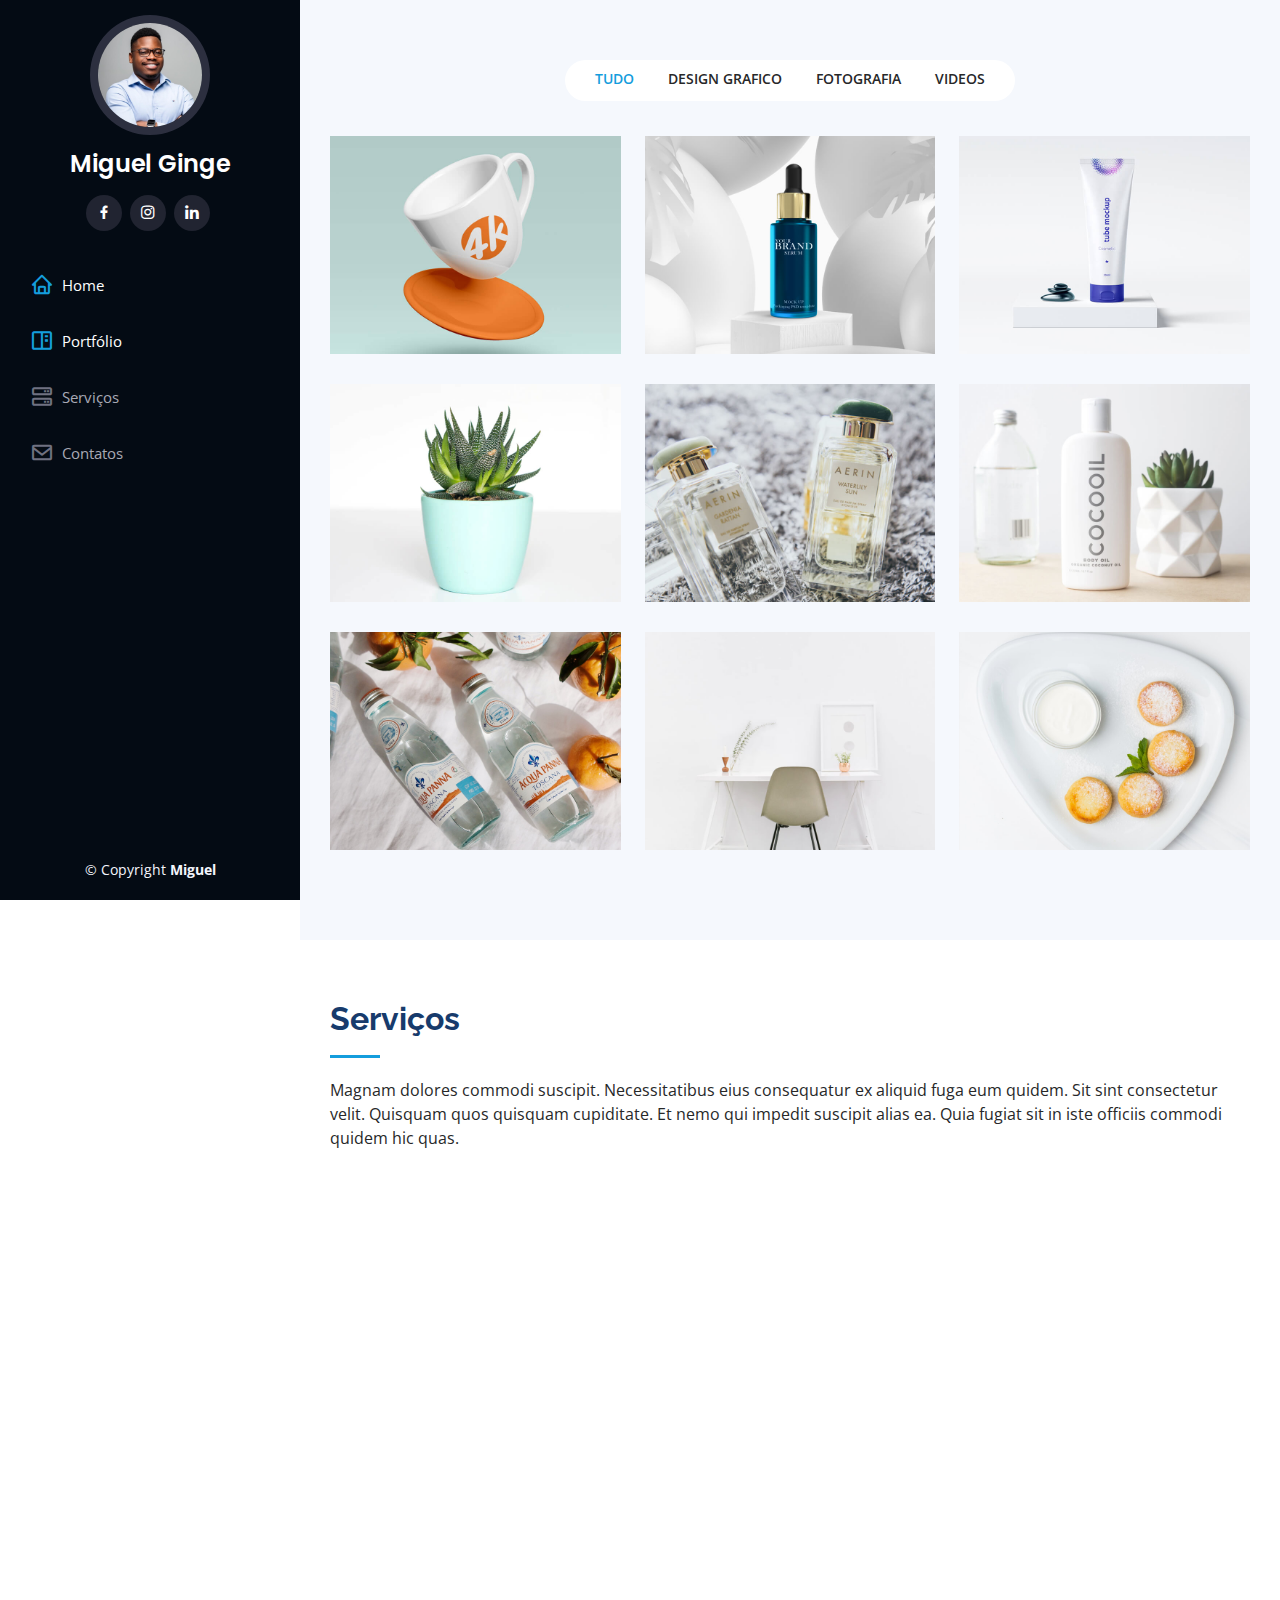
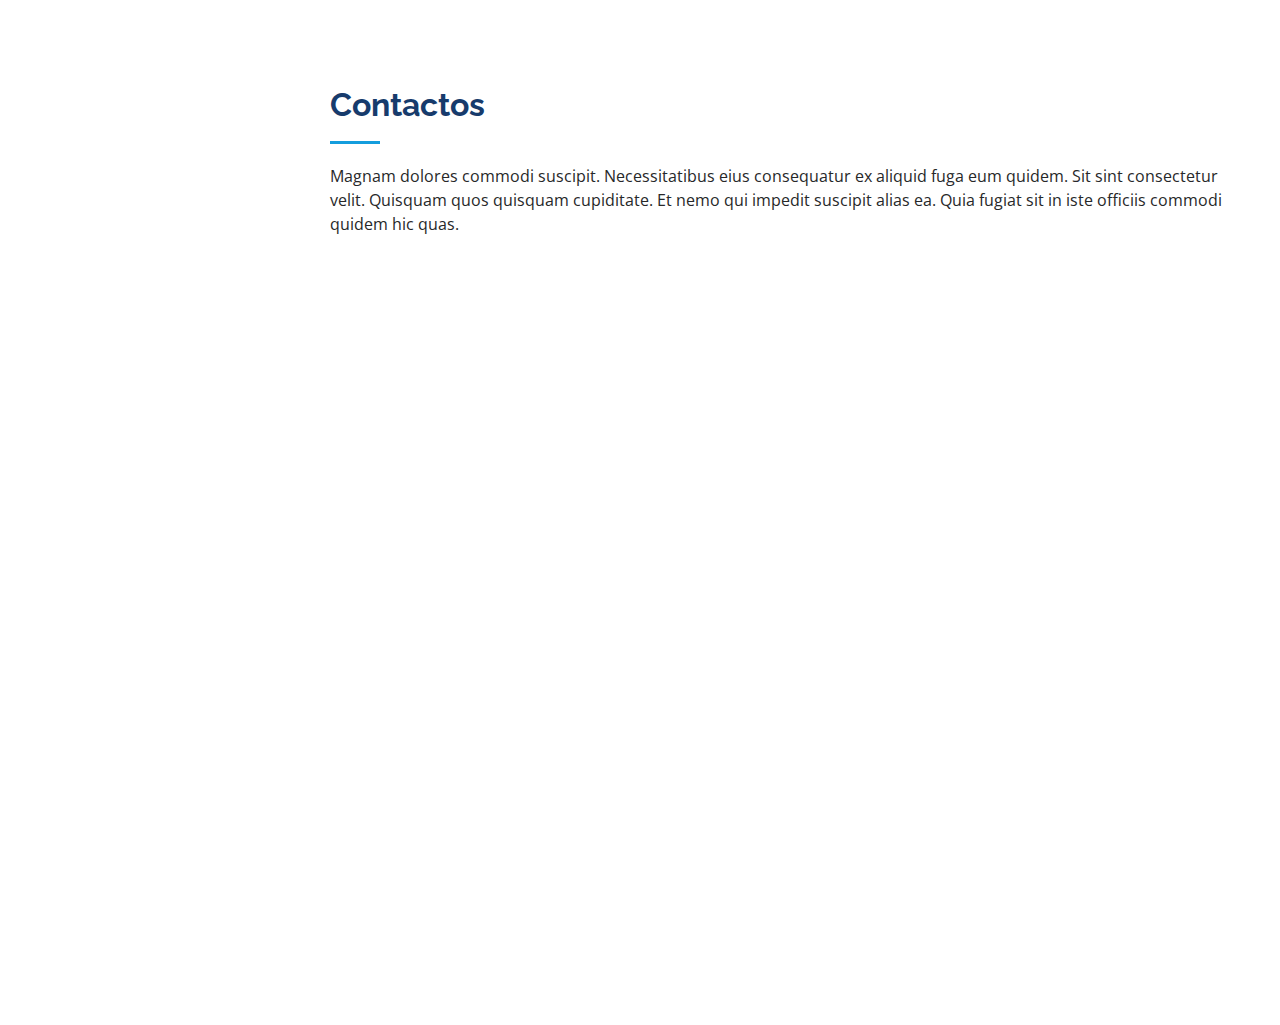
==== index.html @ 47fa77ae "first commit" ====
<!DOCTYPE html>
<html lang="en">

<head>
  <meta charset="utf-8">
  <meta content="width=device-width, initial-scale=1.0" name="viewport">

  <title>iPortfolio Bootstrap Template - Index</title>
  <meta content="" name="description">
  <meta content="" name="keywords">

  <!-- Favicons -->
  <link href="assets/img/favicon.png" rel="icon">
  <link href="assets/img/apple-touch-icon.png" rel="apple-touch-icon">

  <!-- Google Fonts -->
  <link href="https://fonts.googleapis.com/css?family=Open+Sans:300,300i,400,400i,600,600i,700,700i|Raleway:300,300i,400,400i,500,500i,600,600i,700,700i|Poppins:300,300i,400,400i,500,500i,600,600i,700,700i" rel="stylesheet">

  <!-- Vendor CSS Files -->
  <link href="assets/vendor/aos/aos.css" rel="stylesheet">
  <link href="assets/vendor/bootstrap/css/bootstrap.min.css" rel="stylesheet">
  <link href="assets/vendor/bootstrap-icons/bootstrap-icons.css" rel="stylesheet">
  <link href="assets/vendor/boxicons/css/boxicons.min.css" rel="stylesheet">
  <link href="assets/vendor/glightbox/css/glightbox.min.css" rel="stylesheet">
  <link href="assets/vendor/swiper/swiper-bundle.min.css" rel="stylesheet">

  <!-- Template Main CSS File -->
  <link href="assets/css/style.css" rel="stylesheet">

  <!-- =======================================================
  * Template Name: iPortfolio
  * Updated: Jul 27 2023 with Bootstrap v5.3.1
  * Template URL: https://bootstrapmade.com/iportfolio-bootstrap-portfolio-websites-template/
  * Author: BootstrapMade.com
  * License: https://bootstrapmade.com/license/
  ======================================================== -->
</head>

<body>

  <!-- ======= Mobile nav toggle button ======= -->
  <i class="bi bi-list mobile-nav-toggle d-xl-none"></i>

  <!-- ======= Header ======= -->
  <header id="header">
    <div class="d-flex flex-column">

      <div class="profile">
        <img src="assets/img/profile-img.jpg" alt="" class="img-fluid rounded-circle">
        <h1 class="text-light"><a href="index.html">Miguel Ginge</a></h1>
        <div class="social-links mt-3 text-center">
          <a href="#" class="facebook"><i class="bx bxl-facebook"></i></a>
          <a href="#" class="instagram"><i class="bx bxl-instagram"></i></a>
          <a href="#" class="linkedin"><i class="bx bxl-linkedin"></i></a>
        </div>
      </div>

      <nav id="navbar" class="nav-menu navbar">
        <ul>
          <li><a href="#hero" class="nav-link scrollto active"><i class="bx bx-home"></i> <span>Home</span></a></li>
          <li><a href="#portfolio" class="nav-link scrollto"><i class="bx bx-book-content"></i> <span>Portfólio</span></a></li>
          <li><a href="#services" class="nav-link scrollto"><i class="bx bx-server"></i> <span>Serviços</span></a></li>
          <li><a href="#contact" class="nav-link scrollto"><i class="bx bx-envelope"></i> <span>Contatos</span></a></li>
        </ul>
      </nav><!-- .nav-menu -->
    </div>
  </header><!-- End Header -->

  <!-- ======= Hero Section ======= -->
<!--  <section id="hero" class="d-flex flex-column justify-content-center align-items-center">-->
<!--    <div class="hero-container" data-aos="fade-in">-->
<!--      <h1>Alex Smith</h1>-->
<!--      <p>I'm <span class="typed" data-typed-items="Designer, Developer, Freelancer, Photographer"></span></p>-->
<!--    </div>-->
<!--  </section>&lt;!&ndash; End Hero &ndash;&gt;-->

  <main id="main">

    <!-- ======= Portfolio Section ======= -->
    <section id="portfolio" class="portfolio section-bg">
      <div class="container">

<!--        <div class="section-title">-->
<!--          <h2>Portfolio</h2>-->
<!--          <p>Magnam dolores commodi suscipit. Necessitatibus eius consequatur ex aliquid fuga eum quidem. Sit sint consectetur velit.</p>-->
<!--        </div>-->

        <div class="row" data-aos="fade-up">
          <div class="col-lg-12 d-flex justify-content-center">
            <ul id="portfolio-flters">
              <li data-filter="*" class="filter-active">Tudo</li>
              <li data-filter=".filter-app">Design Grafico</li>
              <li data-filter=".filter-card">Fotografia</li>
              <li data-filter=".filter-web">Videos</li>
            </ul>
          </div>
        </div>

        <div class="row portfolio-container" data-aos="fade-up" data-aos-delay="100">

          <div class="col-lg-4 col-md-6 portfolio-item filter-app">
            <div class="portfolio-wrap">
              <img src="assets/img/portfolio/portfolio-1.jpg" class="img-fluid" alt="">
              <div class="portfolio-links">
                <a href="assets/img/portfolio/portfolio-1.jpg" data-gallery="portfolioGallery" class="portfolio-lightbox" title="App 1"><i class="bx bx-plus"></i></a>
                <a href="portfolio-details.html" title="More Details"><i class="bx bx-link"></i></a>
              </div>
            </div>
          </div>

          <div class="col-lg-4 col-md-6 portfolio-item filter-web">
            <div class="portfolio-wrap">
              <img src="assets/img/portfolio/portfolio-2.jpg" class="img-fluid" alt="">
              <div class="portfolio-links">
                <a href="assets/img/portfolio/portfolio-2.jpg" data-gallery="portfolioGallery" class="portfolio-lightbox" title="Web 3"><i class="bx bx-plus"></i></a>
                <a href="portfolio-details.html" title="More Details"><i class="bx bx-link"></i></a>
              </div>
            </div>
          </div>

          <div class="col-lg-4 col-md-6 portfolio-item filter-app">
            <div class="portfolio-wrap">
              <img src="assets/img/portfolio/portfolio-3.jpg" class="img-fluid" alt="">
              <div class="portfolio-links">
                <a href="assets/img/portfolio/portfolio-3.jpg" data-gallery="portfolioGallery" class="portfolio-lightbox" title="App 2"><i class="bx bx-plus"></i></a>
                <a href="portfolio-details.html" title="More Details"><i class="bx bx-link"></i></a>
              </div>
            </div>
          </div>

          <div class="col-lg-4 col-md-6 portfolio-item filter-card">
            <div class="portfolio-wrap">
              <img src="assets/img/portfolio/portfolio-4.jpg" class="img-fluid" alt="">
              <div class="portfolio-links">
                <a href="assets/img/portfolio/portfolio-4.jpg" data-gallery="portfolioGallery" class="portfolio-lightbox" title="Card 2"><i class="bx bx-plus"></i></a>
                <a href="portfolio-details.html" title="More Details"><i class="bx bx-link"></i></a>
              </div>
            </div>
          </div>

          <div class="col-lg-4 col-md-6 portfolio-item filter-web">
            <div class="portfolio-wrap">
              <img src="assets/img/portfolio/portfolio-5.jpg" class="img-fluid" alt="">
              <div class="portfolio-links">
                <a href="assets/img/portfolio/portfolio-5.jpg" data-gallery="portfolioGallery" class="portfolio-lightbox" title="Web 2"><i class="bx bx-plus"></i></a>
                <a href="portfolio-details.html" title="More Details"><i class="bx bx-link"></i></a>
              </div>
            </div>
          </div>

          <div class="col-lg-4 col-md-6 portfolio-item filter-app">
            <div class="portfolio-wrap">
              <img src="assets/img/portfolio/portfolio-6.jpg" class="img-fluid" alt="">
              <div class="portfolio-links">
                <a href="assets/img/portfolio/portfolio-6.jpg" data-gallery="portfolioGallery" class="portfolio-lightbox" title="App 3"><i class="bx bx-plus"></i></a>
                <a href="portfolio-details.html" title="More Details"><i class="bx bx-link"></i></a>
              </div>
            </div>
          </div>

          <div class="col-lg-4 col-md-6 portfolio-item filter-card">
            <div class="portfolio-wrap">
              <img src="assets/img/portfolio/portfolio-7.jpg" class="img-fluid" alt="">
              <div class="portfolio-links">
                <a href="assets/img/portfolio/portfolio-7.jpg" data-gallery="portfolioGallery" class="portfolio-lightbox" title="Card 1"><i class="bx bx-plus"></i></a>
                <a href="portfolio-details.html" title="More Details"><i class="bx bx-link"></i></a>
              </div>
            </div>
          </div>

          <div class="col-lg-4 col-md-6 portfolio-item filter-card">
            <div class="portfolio-wrap">
              <img src="assets/img/portfolio/portfolio-8.jpg" class="img-fluid" alt="">
              <div class="portfolio-links">
                <a href="assets/img/portfolio/portfolio-8.jpg" data-gallery="portfolioGallery" class="portfolio-lightbox" title="Card 3"><i class="bx bx-plus"></i></a>
                <a href="portfolio-details.html" title="More Details"><i class="bx bx-link"></i></a>
              </div>
            </div>
          </div>

          <div class="col-lg-4 col-md-6 portfolio-item filter-web">
            <div class="portfolio-wrap">
              <img src="assets/img/portfolio/portfolio-9.jpg" class="img-fluid" alt="">
              <div class="portfolio-links">
                <a href="assets/img/portfolio/portfolio-9.jpg" data-gallery="portfolioGallery" class="portfolio-lightbox" title="Web 3"><i class="bx bx-plus"></i></a>
                <a href="portfolio-details.html" title="More Details"><i class="bx bx-link"></i></a>
              </div>
            </div>
          </div>

        </div>

      </div>
    </section><!-- End Portfolio Section -->

    <!-- ======= Services Section ======= -->
    <section id="services" class="services">
      <div class="container">

        <div class="section-title">
          <h2>Serviços</h2>
          <p>Magnam dolores commodi suscipit. Necessitatibus eius consequatur ex aliquid fuga eum quidem. Sit sint consectetur velit. Quisquam quos quisquam cupiditate. Et nemo qui impedit suscipit alias ea. Quia fugiat sit in iste officiis commodi quidem hic quas.</p>
        </div>

        <div class="row">
          <div class="col-lg-4 col-md-6 icon-box" data-aos="fade-up">
            <div class="icon"><i class="bi bi-briefcase"></i></div>
            <h4 class="title"><a href="">Edicao de video</a></h4>
            <p class="description">Voluptatum deleniti atque corrupti quos dolores et quas molestias excepturi sint occaecati cupiditate non provident</p>
          </div>
          <div class="col-lg-4 col-md-6 icon-box" data-aos="fade-up" data-aos-delay="100">
            <div class="icon"><i class="bi bi-card-checklist"></i></div>
            <h4 class="title"><a href="">Design</a></h4>
            <p class="description">Minim veniam, quis nostrud exercitation ullamco laboris nisi ut aliquip ex ea commodo consequat tarad limino ata</p>
          </div>
          <div class="col-lg-4 col-md-6 icon-box" data-aos="fade-up" data-aos-delay="200">
            <div class="icon"><i class="bi bi-bar-chart"></i></div>
            <h4 class="title"><a href="">Fotografia</a></h4>
            <p class="description">Duis aute irure dolor in reprehenderit in voluptate velit esse cillum dolore eu fugiat nulla pariatur</p>
          </div>
          <div class="col-lg-4 col-md-6 icon-box" data-aos="fade-up" data-aos-delay="300">
            <div class="icon"><i class="bi bi-binoculars"></i></div>
            <h4 class="title"><a href="">Branding</a></h4>
            <p class="description">Excepteur sint occaecat cupidatat non proident, sunt in culpa qui officia deserunt mollit anim id est laborum</p>
          </div>
          <div class="col-lg-4 col-md-6 icon-box" data-aos="fade-up" data-aos-delay="400">
            <div class="icon"><i class="bi bi-brightness-high"></i></div>
            <h4 class="title"><a href="">Criacao de Logo</a></h4>
            <p class="description">At vero eos et accusamus et iusto odio dignissimos ducimus qui blanditiis praesentium voluptatum deleniti atque</p>
          </div>
          <div class="col-lg-4 col-md-6 icon-box" data-aos="fade-up" data-aos-delay="500">
            <div class="icon"><i class="bi bi-calendar4-week"></i></div>
            <h4 class="title"><a href="">Marketing</a></h4>
            <p class="description">Et harum quidem rerum facilis est et expedita distinctio. Nam libero tempore, cum soluta nobis est eligendi</p>
          </div>
        </div>

      </div>
    </section><!-- End Services Section -->

    <!-- ======= Contact Section ======= -->
    <section id="contact" class="contact">
      <div class="container">

        <div class="section-title">
          <h2>Contactos</h2>
          <p>Magnam dolores commodi suscipit. Necessitatibus eius consequatur ex aliquid fuga eum quidem. Sit sint consectetur velit. Quisquam quos quisquam cupiditate. Et nemo qui impedit suscipit alias ea. Quia fugiat sit in iste officiis commodi quidem hic quas.</p>
        </div>

        <div class="row" data-aos="fade-in">

          <div class="col-lg-5 d-flex align-items-stretch">
            <div class="info">
              <div class="address">
                <i class="bi bi-geo-alt"></i>
                <h4>Localização:</h4>
                <p>1063 Avenida Paulo Samuel Kankhomba, Maputo, Mozambique</p>
              </div>

              <div class="email">
                <i class="bi bi-envelope"></i>
                <h4>Email:</h4>
                <p>mg@miguelginge.com</p>
              </div>

              <div class="phone">
                <i class="bi bi-phone"></i>
                <h4>Telefone:</h4>
                <p>+258 84 521 9634</p>
              </div>

              <iframe src="https://www.google.com/maps/embed?pb=!1m14!1m8!1m3!1d12097.433213460943!2d-74.0062269!3d40.7101282!3m2!1i1024!2i768!4f13.1!3m3!1m2!1s0x0%3A0xb89d1fe6bc499443!2sDowntown+Conference+Center!5e0!3m2!1smk!2sbg!4v1539943755621" frameborder="0" style="border:0; width: 100%; height: 290px;" allowfullscreen></iframe>
            </div>

          </div>

          <div class="col-lg-7 mt-5 mt-lg-0 d-flex align-items-stretch">
            <form action="forms/contact.php" method="post" role="form" class="php-email-form">
              <div class="row">
                <div class="form-group col-md-6">
                  <label for="name">Seu nome</label>
                  <input type="text" name="name" class="form-control" id="name" required>
                </div>
                <div class="form-group col-md-6">
                  <label for="name">Seu email</label>
                  <input type="email" class="form-control" name="email" id="email" required>
                </div>
              </div>
              <div class="form-group">
                <label for="name">Assunto</label>
                <input type="text" class="form-control" name="subject" id="subject" required>
              </div>
              <div class="form-group">
                <label for="name">Mensagem</label>
                <textarea class="form-control" name="message" rows="10" required></textarea>
              </div>
              <div class="my-3">
                <div class="loading">Loading</div>
                <div class="error-message"></div>
                <div class="sent-message">Your message has been sent. Thank you!</div>
              </div>
              <div class="text-center"><button type="submit">Enviar mensagem</button></div>
            </form>
          </div>

        </div>

      </div>
    </section><!-- End Contact Section -->

  </main><!-- End #main -->

  <!-- ======= Footer ======= -->
  <footer id="footer">
    <div class="container">
      <div class="copyright">
        &copy; Copyright <strong><span>Miguel</span></strong>
      </div>
      <div class="credits">
        <!-- All the links in the footer should remain intact. -->
        <!-- You can delete the links only if you purchased the pro version. -->
        <!-- Licensing information: https://bootstrapmade.com/license/ -->
        <!-- Purchase the pro version with working PHP/AJAX contact form: https://bootstrapmade.com/iportfolio-bootstrap-portfolio-websites-template/ -->
      </div>
    </div>
  </footer><!-- End  Footer -->

  <a href="#" class="back-to-top d-flex align-items-center justify-content-center"><i class="bi bi-arrow-up-short"></i></a>

  <!-- Vendor JS Files -->
  <script src="assets/vendor/purecounter/purecounter_vanilla.js"></script>
  <script src="assets/vendor/aos/aos.js"></script>
  <script src="assets/vendor/bootstrap/js/bootstrap.bundle.min.js"></script>
  <script src="assets/vendor/glightbox/js/glightbox.min.js"></script>
  <script src="assets/vendor/isotope-layout/isotope.pkgd.min.js"></script>
  <script src="assets/vendor/swiper/swiper-bundle.min.js"></script>
  <script src="assets/vendor/typed.js/typed.umd.js"></script>
  <script src="assets/vendor/waypoints/noframework.waypoints.js"></script>
  <script src="assets/vendor/php-email-form/validate.js"></script>

  <!-- Template Main JS File -->
  <script src="assets/js/main.js"></script>

</body>

</html>
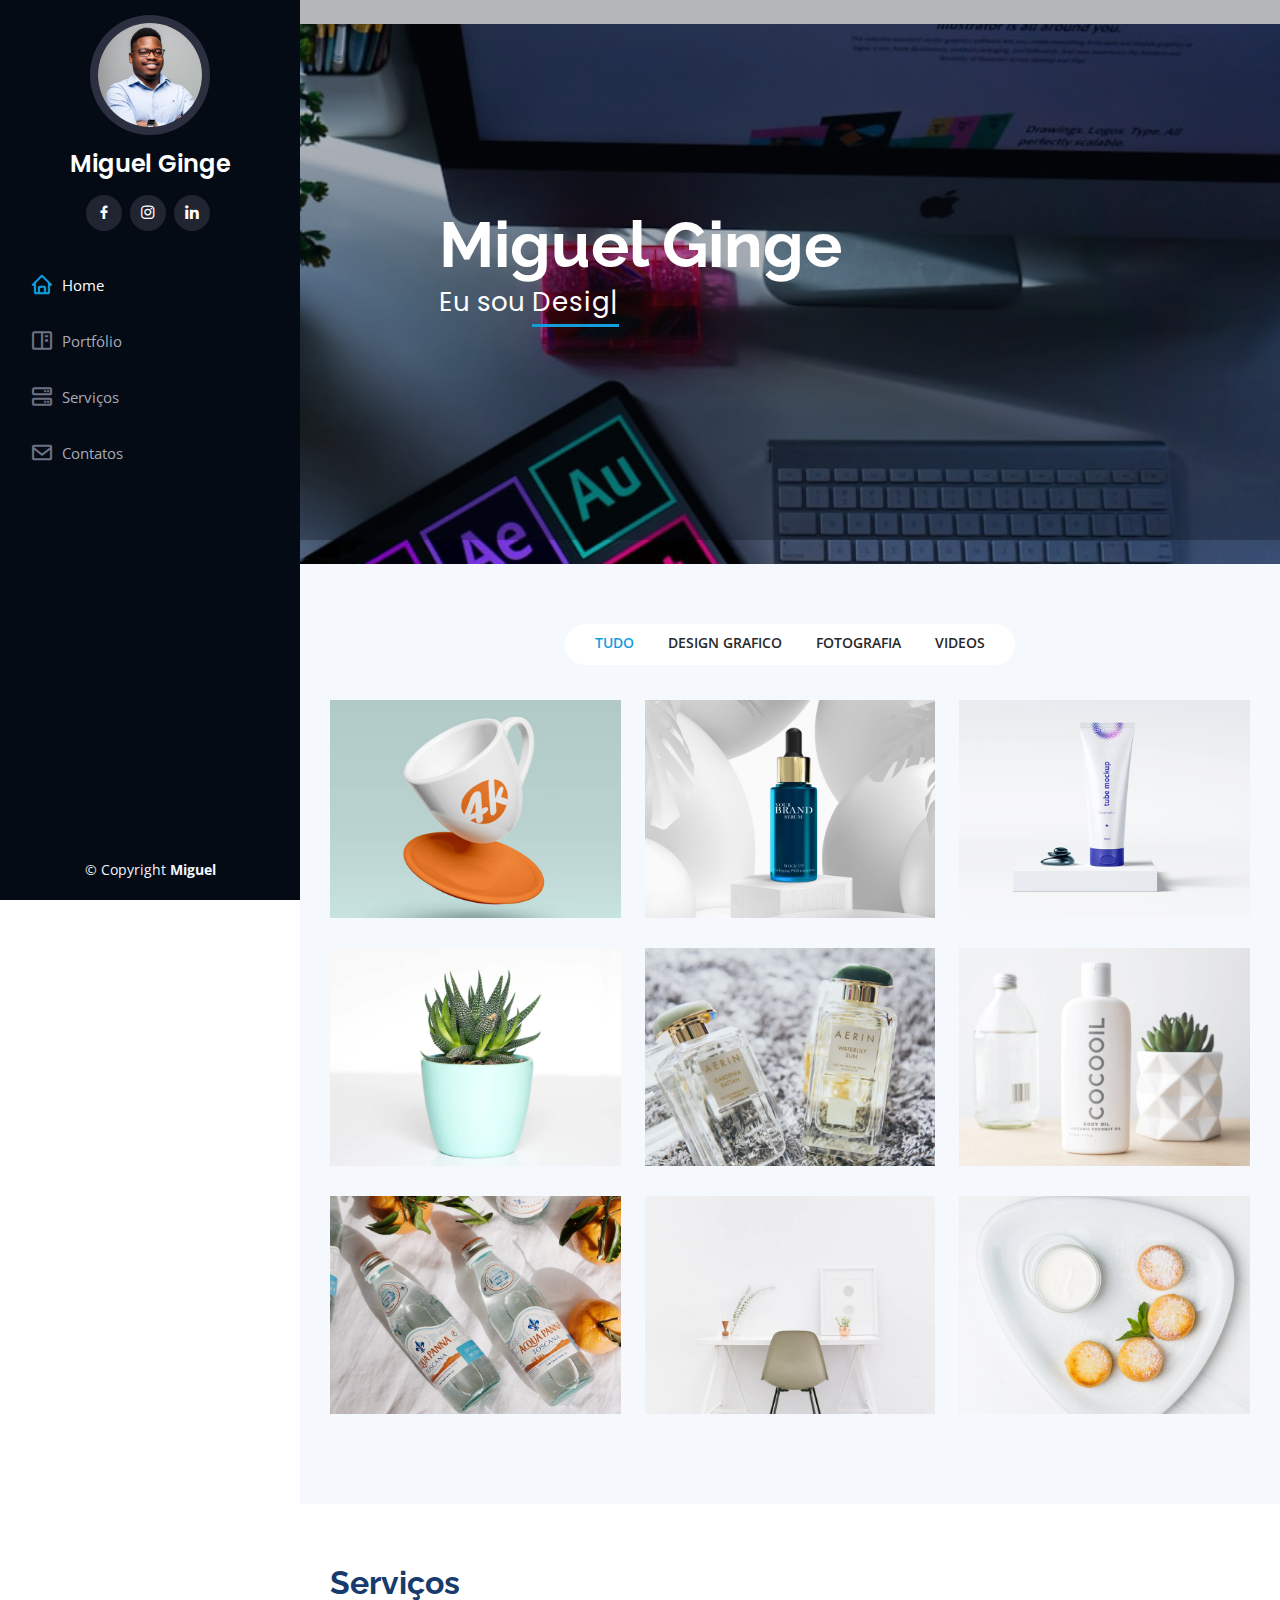
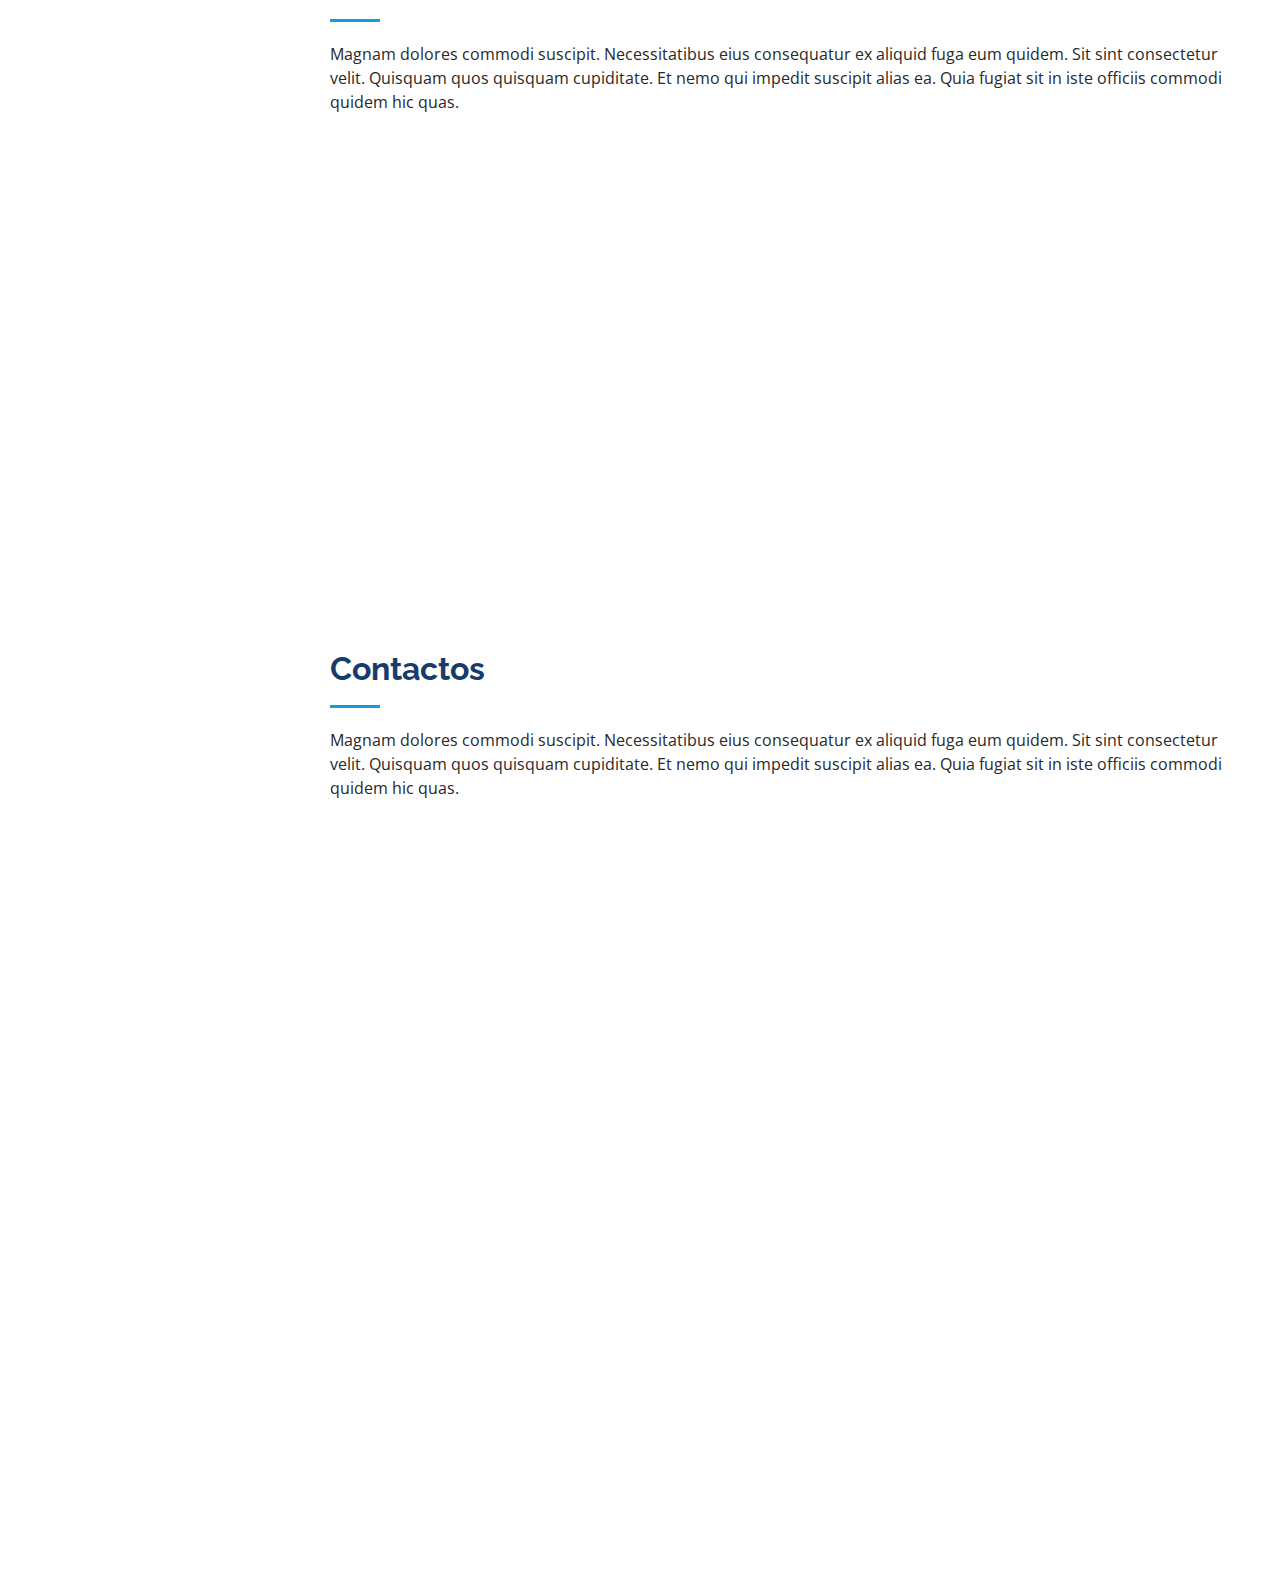
==== commit 893e740f: "first commit" ====
--- a/index.html
+++ b/index.html
@@ -66,13 +66,13 @@
     </div>
   </header><!-- End Header -->
 
-  <!-- ======= Hero Section ======= -->
-<!--  <section id="hero" class="d-flex flex-column justify-content-center align-items-center">-->
-<!--    <div class="hero-container" data-aos="fade-in">-->
-<!--      <h1>Alex Smith</h1>-->
-<!--      <p>I'm <span class="typed" data-typed-items="Designer, Developer, Freelancer, Photographer"></span></p>-->
-<!--    </div>-->
-<!--  </section>&lt;!&ndash; End Hero &ndash;&gt;-->
+   ======= Hero Section =======
+  <section id="hero" class="d-flex flex-column justify-content-center align-items-center">
+    <div class="hero-container" data-aos="fade-in">
+      <h1>Miguel Ginge</h1>
+      <p>Eu sou <span class="typed" data-typed-items="Designer, Freelancer, Fotógrafo"></span></p>
+    </div>
+  </section><!-- End Hero -->
 
   <main id="main">
 
--- a/assets/css/style.css
+++ b/assets/css/style.css
@@ -240,21 +240,22 @@
 --------------------------------------------------------------*/
 #hero {
   width: 100%;
-  height: 50vh;
+  height: 60vh;
   background: url("../img/hero-bg.jpg") top center;
   background-size: cover;
 }
 
-/*#hero:before {*/
-/*  content: "";*/
-/*  background: rgba(5, 13, 24, 0.3);*/
-/*  position: absolute;*/
-/*  bottom: 0;*/
-/*  top: 0;*/
-/*  left: 0;*/
-/*  right: 0;*/
-/*  z-index: 1;*/
-/*}*/
+#hero:before {
+  content: "";
+  background: rgba(5, 13, 24, 0.3);
+  position: absolute;
+  bottom: 0;
+  height: 60vh;
+  top: 0;
+  left: 0;
+  right: 0;
+  z-index: 1;
+}
 
 #hero .hero-container {
   position: relative;
